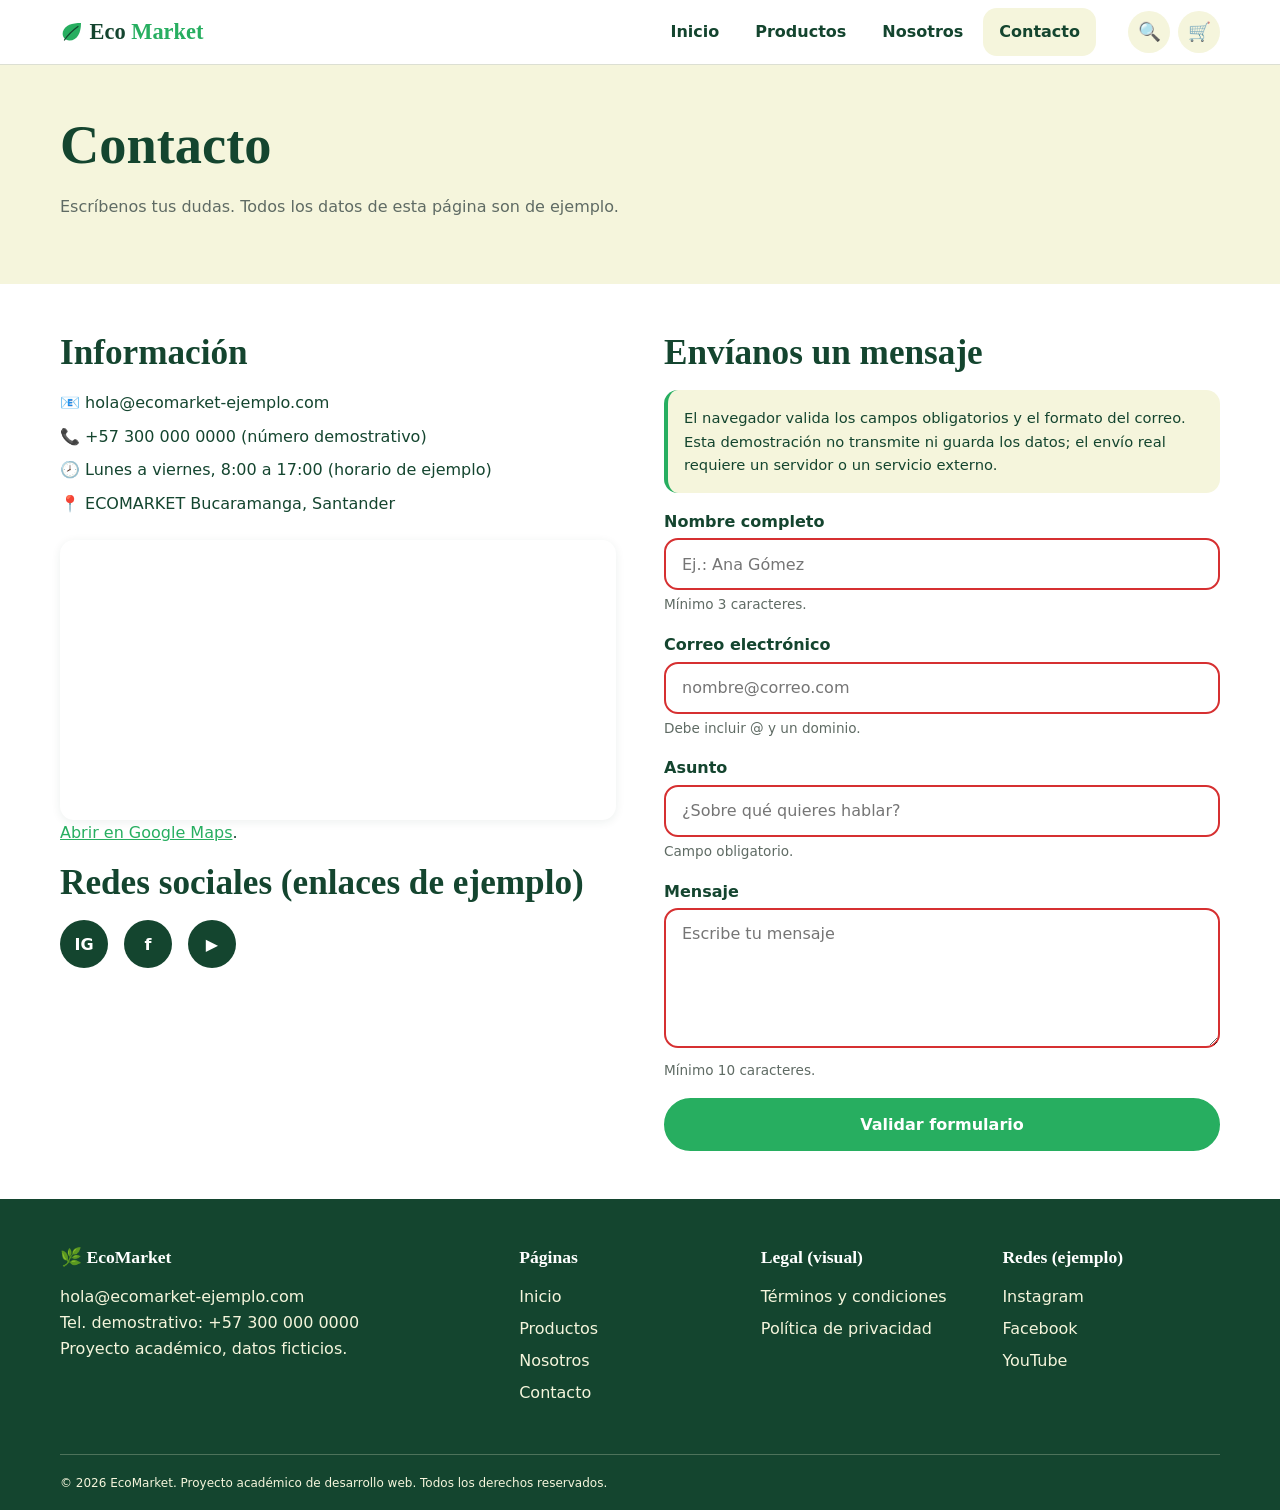
==== views/contacto.html @ f0f42be9 "feat: :construction_worker: trabajo en obra" ====
<!DOCTYPE html>
<html lang="es">
<head>
  <meta charset="UTF-8">
  <meta name="viewport" content="width=device-width, initial-scale=1">
  <meta name="description" content="Formulario de contacto demostrativo de EcoMarket.">
  <title>Contacto | EcoMarket</title>
  <link rel="stylesheet" href="../css/main.css">
  <link rel="stylesheet" href="../css/layout.css">
  <link rel="stylesheet" href="../css/components.css">
  <link rel="stylesheet" href="../css/animations.css">
</head>
<body>

  <!-- ENCABEZADO -->
  <header class="cabecera">
    <div class="contenedor cabecera__barra">
      <a class="logo" href="../index.html" aria-label="EcoMarket, ir al inicio"><img src="../img/icons/leaf.svg" alt=""> Eco<span>Market</span></a>

      <!-- Menú móvil: checkbox + label (sin JavaScript) -->
      <input type="checkbox" id="menu-check" class="menu-check" aria-label="Abrir o cerrar el menú">
      <label for="menu-check" class="menu-boton" aria-hidden="true">☰</label>

      <nav class="menu" aria-label="Navegación principal">
        <ul class="menu__lista">
          <li><a class="menu__enlace" href="../index.html">Inicio</a></li>
          <li><a class="menu__enlace" href="productos.html">Productos</a></li>
          <li><a class="menu__enlace" href="sobre-nosotros.html">Nosotros</a></li>
          <li><a class="menu__enlace" href="contacto.html" aria-current="page">Contacto</a></li>
        </ul>
      </nav>

      <!-- Accesos visuales: la búsqueda y el carrito no son funcionales sin JavaScript -->
      <div class="acciones">
        <a class="acciones__item" href="productos.html" aria-label="Buscar en el catálogo (visual)" title="Búsqueda visual">🔍</a>
        <a class="acciones__item" href="productos.html" aria-label="Carrito (visual, sin función de compra)" title="Carrito visual">🛒</a>
      </div>
    </div>
  </header>

  <main>
    <section class="pagina-cabecera" aria-labelledby="t-con">
      <div class="contenedor"><h1 id="t-con">Contacto</h1><p>Escríbenos tus dudas. Todos los datos de esta página son de ejemplo.</p></div>
    </section>

    <div class="contenedor seccion contacto-grid">
      <section aria-labelledby="t-info">
        <h2 id="t-info">Información</h2>
        <ul class="info-lista">
          <li>📧 hola@ecomarket-ejemplo.com</li>
          <li>📞 +57 300 000 0000 (número demostrativo)</li>
          <li>🕗 Lunes a viernes, 8:00 a 17:00 (horario de ejemplo)</li>
          <li>📍 ECOMARKET Bucaramanga, Santander</li>
        </ul>
        <iframe
          class="mapa"
          src="https://maps.google.com/maps?q=7.0854738%2C-73.1422914&amp;z=17&amp;output=embed"
          title="Mapa de Google con la ubicación de ECOMARKET en Bucaramanga"
          loading="lazy"
          referrerpolicy="no-referrer-when-downgrade"
          allowfullscreen>
        </iframe>
        <a href="https://www.google.com/maps/search/?api=1&amp;query=ECOMARKET%2C+Bucaramanga%2C+Santander%2C+Colombia" target="_blank" rel="noopener noreferrer">Abrir en Google Maps</a>.</p>
        <h2>Redes sociales (enlaces de ejemplo)</h2>
        <ul class="redes">
          <li><a href="https://example.com" aria-label="Instagram (enlace de ejemplo)">IG</a></li>
          <li><a href="https://example.com" aria-label="Facebook (enlace de ejemplo)">f</a></li>
          <li><a href="https://example.com" aria-label="YouTube (enlace de ejemplo)">▶</a></li>
        </ul>
      </section>

      <section aria-labelledby="t-form">
        <h2 id="t-form">Envíanos un mensaje</h2>
        <p class="aviso">El navegador valida los campos obligatorios y el formato del correo. Esta demostración no transmite ni guarda los datos; el envío real requiere un servidor o un servicio externo.</p>
        <form class="formulario" action="#t-form" method="get">
          <div class="campo"><label for="nombre">Nombre completo</label>
            <input type="text" id="nombre" required minlength="3" placeholder="Ej.: Ana Gómez" autocomplete="name">
            <p class="ayuda">Mínimo 3 caracteres.</p></div>
          <div class="campo"><label for="correo">Correo electrónico</label>
            <input type="email" id="correo" required placeholder="nombre@correo.com" autocomplete="email">
            <p class="ayuda">Debe incluir @ y un dominio.</p></div>
          <div class="campo"><label for="asunto">Asunto</label>
            <input type="text" id="asunto" required placeholder="¿Sobre qué quieres hablar?">
            <p class="ayuda">Campo obligatorio.</p></div>
          <div class="campo"><label for="mensaje">Mensaje</label>
            <textarea id="mensaje" required minlength="10" placeholder="Escribe tu mensaje"></textarea>
            <p class="ayuda">Mínimo 10 caracteres.</p></div>
          <button class="btn" type="submit">Validar formulario</button>
        </form>
      </section>
    </div>
  </main>

  <!-- FOOTER -->
  <footer class="pie">
    <div class="contenedor pie__grid">
      <section aria-labelledby="pie-contacto">
        <h2 id="pie-contacto">🌿 EcoMarket</h2>
        <p>hola@ecomarket-ejemplo.com<br>Tel. demostrativo: +57 300 000 0000<br>Proyecto académico, datos ficticios.</p>
      </section>
      <nav aria-labelledby="pie-enlaces">
        <h2 id="pie-enlaces">Páginas</h2>
        <ul>
          <li><a href="../index.html">Inicio</a></li>
          <li><a href="productos.html">Productos</a></li>
          <li><a href="sobre-nosotros.html">Nosotros</a></li>
          <li><a href="contacto.html">Contacto</a></li>
        </ul>
      </nav>
      <section aria-labelledby="pie-legal">
        <h2 id="pie-legal">Legal (visual)</h2>
        <ul>
          <li><a href="contacto.html">Términos y condiciones</a></li>
          <li><a href="contacto.html">Política de privacidad</a></li>
        </ul>
      </section>
      <section aria-labelledby="pie-redes">
        <h2 id="pie-redes">Redes (ejemplo)</h2>
        <ul>
          <li><a href="contacto.html">Instagram</a></li>
          <li><a href="contacto.html">Facebook</a></li>
          <li><a href="contacto.html">YouTube</a></li>
        </ul>
      </section>
    </div>
    <div class="contenedor pie__legal">
      <small>© 2026 EcoMarket. Proyecto académico de desarrollo web. Todos los derechos reservados.</small>
    </div>
  </footer>

</body>
</html>
---- css/main.css ----
:root {
  --verde: #2ecc71;
  --verde-oscuro: #27ae60;
  --verde-profundo: #14452f;
  --beige: #f5f5dc;
  --blanco: #fff;
  --gris: #5f6b64;
  --gris-borde: #dcdfd3;
  --esp-1: 0.5rem;
  --esp-2: 1rem;
  --esp-3: 1.5rem;
  --esp-4: 3rem;
  --esp-5: 5rem;
  --radio: 14px;
  --radio-pill: 999px;
  --sombra: 0 2px 10px rgba(20, 69, 47, 0.08);
  --sombra-hover: 0 12px 28px rgba(20, 69, 47, 0.18);
  --fuente-texto: "Segoe UI", system-ui, -apple-system, Roboto, "Helvetica Neue", Arial, sans-serif;
  --fuente-titulo: Georgia, "Times New Roman", serif;
  --transicion: 0.25s ease;
}

*, *::before, *::after { box-sizing: border-box; }
html { scroll-behavior: smooth; }
body {
  margin: 0;
  color: var(--verde-profundo);
  background: var(--blanco);
  font-family: var(--fuente-texto);
  line-height: 1.6;
}
img { display: block; max-width: 100%; height: auto; }
h1, h2, h3 {
  margin: 0 0 var(--esp-2);
  font-family: var(--fuente-titulo);
  line-height: 1.2;
}
h1 { font-size: clamp(2rem, 6vw, 3.4rem); }
h2 { font-size: clamp(1.5rem, 4vw, 2.2rem); }
h3 { font-size: 1.15rem; }
p { margin: 0 0 var(--esp-2); }
a { color: var(--verde-oscuro); }
a:focus-visible, button:focus-visible, summary:focus-visible,
input:focus-visible, label:focus-visible {
  outline: 3px solid var(--verde-profundo);
  outline-offset: 3px;
}
.contenedor { width: min(1160px, 100% - 2rem); margin-inline: auto; }
.seccion { padding-block: var(--esp-4); }
.seccion--beige { background: var(--beige); }
.seccion__intro { max-width: 60ch; margin-bottom: var(--esp-3); color: var(--gris); }
.visually-hidden {
  position: absolute;
  width: 1px;
  height: 1px;
  overflow: hidden;
  clip: rect(0 0 0 0);
  white-space: nowrap;
}
---- css/layout.css ----
.cabecera {
  position: sticky;
  top: 0;
  z-index: 50;
  background: var(--blanco);
  border-bottom: 1px solid var(--gris-borde);
}
.cabecera__barra {
  display: flex;
  min-height: 64px;
  align-items: center;
  justify-content: space-between;
  gap: var(--esp-2);
}
.logo {
  display: flex;
  align-items: center;
  gap: 0.35rem;
  color: var(--verde-profundo);
  font-family: var(--fuente-titulo);
  font-size: 1.4rem;
  font-weight: 700;
  text-decoration: none;
}
.logo span { color: var(--verde-oscuro); }
.logo img { width: 1.5rem; }
.menu-check { position: absolute; opacity: 0; pointer-events: none; }
.menu-boton {
  order: 3;
  padding: 0.25rem 0.6rem;
  border: 1px solid var(--gris-borde);
  border-radius: var(--radio);
  cursor: pointer;
  font-size: 1.6rem;
  line-height: 1;
}
.menu-check:focus-visible + .menu-boton { outline: 3px solid var(--verde-profundo); outline-offset: 3px; }
.menu {
  position: absolute;
  top: 100%;
  right: 0;
  left: 0;
  display: none;
  padding: var(--esp-2);
  border-bottom: 1px solid var(--gris-borde);
  background: var(--blanco);
}
.menu-check:checked ~ .menu { display: block; }
.menu__lista {
  display: grid;
  gap: 0.25rem;
  margin: 0;
  padding: 0;
  list-style: none;
}
.menu__enlace {
  display: block;
  padding: 0.7rem 1rem;
  border-radius: var(--radio);
  color: var(--verde-profundo);
  font-weight: 600;
  text-decoration: none;
}
.menu__enlace:hover, .menu__enlace[aria-current="page"] { background: var(--beige); }
.acciones { display: flex; gap: 0.5rem; margin-left: auto; }
.acciones__item {
  display: grid;
  width: 42px;
  height: 42px;
  place-items: center;
  border-radius: 50%;
  background: var(--beige);
  font-size: 1.15rem;
  text-decoration: none;
}
.hero {
  display: grid;
  min-height: 70vh;
  align-items: center;
  color: var(--blanco);
  background: linear-gradient(90deg, rgba(10, 40, 26, 0.82), rgba(10, 40, 26, 0.35)), url("../img/hero/eco-market.svg") center / cover;
}
.hero__contenido { max-width: 640px; padding-block: var(--esp-5); }
.hero__subtitulo { margin-bottom: var(--esp-3); font-size: 1.1rem; }
.grid-productos, .grid-beneficios, .grid-principios {
  display: grid;
  grid-template-columns: 1fr;
  gap: var(--esp-3);
}
.grid-beneficios, .grid-principios { margin: 0; padding: 0; list-style: none; }
.pie { padding-top: var(--esp-4); background: var(--verde-profundo); color: var(--beige); }
.pie a { color: var(--beige); text-decoration: none; }
.pie ul { display: grid; gap: 0.4rem; margin: 0; padding: 0; list-style: none; }
.pie__grid { display: grid; grid-template-columns: 1fr; gap: var(--esp-3); }
.pie h2 { color: var(--blanco); font-size: 1.1rem; }
.pie__legal {
  margin-top: var(--esp-4);
  padding-block: var(--esp-2);
  border-top: 1px solid rgba(245, 245, 220, 0.25);
  font-size: 0.9rem;
}
.pagina-cabecera { padding-block: var(--esp-4); background: var(--beige); }
.pagina-cabecera p { max-width: 60ch; color: var(--gris); }
.buscador { display: flex; max-width: 520px; gap: var(--esp-1); margin-top: var(--esp-2); }
.buscador input { flex: 1; min-width: 0; }
.chips { display: flex; flex-wrap: wrap; gap: var(--esp-1); margin-top: var(--esp-2); padding: 0; list-style: none; }
.catalogo { display: grid; grid-template-columns: 1fr; align-items: start; gap: var(--esp-3); }
.grid-catalogo { display: grid; grid-template-columns: 1fr; gap: var(--esp-3); }
.hero-nosotros { padding-block: var(--esp-5); background: var(--verde-profundo); color: var(--blanco); text-align: center; }
.hero-nosotros p { max-width: 60ch; margin-inline: auto; }
.historia { display: flex; flex-direction: column; align-items: center; gap: var(--esp-3); }
.historia > * { flex: 1; }
.historia img { width: 100%; border-radius: var(--radio); }
.dos-cols { display: grid; grid-template-columns: 1fr; gap: var(--esp-3); }
.testimonios { display: flex; gap: var(--esp-2); overflow-x: auto; padding: 0 0 var(--esp-2); scroll-snap-type: x mandatory; list-style: none; }
.testimonio { flex: 0 0 min(85%, 340px); scroll-snap-align: start; }
.contacto-grid { display: grid; grid-template-columns: 1fr; gap: var(--esp-4); }
.info-lista { display: grid; gap: var(--esp-1); margin: 0 0 var(--esp-3); padding: 0; list-style: none; }
.redes { display: flex; gap: var(--esp-2); margin: var(--esp-2) 0 0; padding: 0; list-style: none; }
.mapa { display: block; width: 100%; height: 280px; border: 0; border-radius: var(--radio); }

@media (min-width: 600px) {
  .grid-productos, .grid-beneficios, .dos-cols, .grid-principios { grid-template-columns: repeat(2, 1fr); }
  .pie__grid { grid-template-columns: repeat(2, 1fr); }
  .grid-catalogo { grid-template-columns: repeat(2, minmax(0, 1fr)); }
}
@media (min-width: 900px) {
  .menu-check { display: none; }
  .menu-boton { display: none; }
  .menu { position: static; display: block; margin-left: auto; padding: 0; border: 0; }
  .menu__lista { display: flex; gap: 0.25rem; }
  .acciones { margin-left: var(--esp-2); }
  .grid-productos { grid-template-columns: repeat(3, 1fr); }
  .grid-beneficios { grid-template-columns: repeat(4, 1fr); }
  .pie__grid { grid-template-columns: 2fr 1fr 1fr 1fr; }
  .catalogo { grid-template-columns: 260px 1fr; }
  .filtros { position: sticky; top: 80px; }
  .historia { flex-direction: row; }
  .grid-principios { grid-template-columns: repeat(3, 1fr); }
  .contacto-grid { grid-template-columns: 1fr 1fr; }
}
@media (min-width: 1100px) {
  .grid-catalogo { grid-template-columns: repeat(4, minmax(0, 1fr)); }
}
---- css/components.css ----
.btn {
  display: inline-block;
  padding: 0.75rem 1.5rem;
  border: 2px solid var(--verde-oscuro);
  border-radius: var(--radio-pill);
  background: var(--verde-oscuro);
  color: var(--blanco);
  font: inherit;
  font-weight: 600;
  text-decoration: none;
  cursor: pointer;
}
.btn--claro { border-color: var(--blanco); background: var(--blanco); color: var(--verde-profundo); }
.btn--borde { background: transparent; color: var(--verde-oscuro); }
.tarjeta {
  display: flex;
  flex-direction: column;
  overflow: hidden;
  border: 1px solid var(--gris-borde);
  border-radius: var(--radio);
  background: var(--blanco);
  box-shadow: var(--sombra);
}
.tarjeta__imagen { width: 100%; aspect-ratio: 4 / 3; background: var(--beige); object-fit: cover; }
.tarjeta__cuerpo { display: flex; flex: 1; flex-direction: column; padding: var(--esp-2); }
.tarjeta__texto { color: var(--gris); font-size: 0.95rem; }
.tarjeta__pie { display: flex; align-items: center; justify-content: space-between; gap: var(--esp-1); margin-top: auto; padding-top: var(--esp-1); }
.precio { color: var(--verde-oscuro); font-size: 1.1rem; font-weight: 700; }
.beneficio { padding: var(--esp-3); border-left: 4px solid var(--verde); border-radius: var(--radio); background: var(--blanco); box-shadow: var(--sombra); }
.beneficio__icono { display: block; margin-bottom: var(--esp-1); font-size: 2rem; }
.cta { background: linear-gradient(135deg, var(--verde-profundo), var(--verde-oscuro)); color: var(--blanco); text-align: center; }
.cta p { max-width: 55ch; margin-inline: auto; margin-bottom: var(--esp-3); }
.pie a:hover { color: var(--verde); text-decoration: underline; }
.aviso { padding: var(--esp-2); border-left: 4px solid var(--verde-oscuro); border-radius: var(--radio); background: var(--beige); font-size: 0.92rem; }
.etiqueta { display: inline-block; padding: 0.15rem 0.65rem; border-radius: var(--radio-pill); background: var(--verde); color: var(--verde-profundo); font-size: 0.78rem; font-weight: 700; }
.etiqueta--agot { background: #e4e4e4; color: #555; }
.etiqueta--nuevo { background: #ffe08a; color: #5a4300; }
.etiqueta--dest { background: var(--verde-profundo); color: var(--blanco); }
.buscador input, .campo input, .campo textarea {
  min-width: 0;
  padding: 0.7rem 1rem;
  border: 2px solid var(--gris-borde);
  border-radius: var(--radio);
  color: inherit;
  font: inherit;
}
.buscador input { border-radius: var(--radio-pill); }
.buscador button:disabled { opacity: 0.75; cursor: not-allowed; }
.chips .chip { padding: 0.35rem 1rem; border: 1px solid var(--verde-oscuro); border-radius: var(--radio-pill); background: var(--blanco); font-size: 0.9rem; }
.filtros { padding: var(--esp-2); border: 1px solid var(--gris-borde); border-radius: var(--radio); background: var(--blanco); box-shadow: var(--sombra); }
.filtros fieldset { margin: 0 0 var(--esp-2); padding: 0; border: 0; }
.filtros legend { margin-bottom: 0.4rem; font-weight: 700; }
.filtros label { display: block; padding: 0.15rem 0; cursor: pointer; }
.filtros input[type="range"] { width: 100%; accent-color: var(--verde-oscuro); }
.filtros input[type="checkbox"], .filtros input[type="radio"] { accent-color: var(--verde-oscuro); }
.producto__media { position: relative; }
.producto__media .etiqueta { position: absolute; top: 10px; left: 10px; }
.producto__media .etiqueta + .etiqueta { top: 38px; }
.producto__cat { margin: 0; color: var(--verde-oscuro); font-size: 0.8rem; font-weight: 700; }
.producto--agotado .tarjeta__imagen { opacity: 0.6; filter: grayscale(1); }
.producto--agotado .precio { color: var(--gris); text-decoration: line-through; }
.fav-check { position: absolute; opacity: 0; pointer-events: none; }
.fav {
  position: absolute;
  top: 10px;
  right: 10px;
  display: grid;
  width: 38px;
  height: 38px;
  place-items: center;
  border-radius: 50%;
  background: var(--blanco);
  color: #b9bfb6;
  box-shadow: var(--sombra);
  cursor: pointer;
  font-size: 1.3rem;
}
.fav-check:checked + .fav { color: #e0405a; }
.fav-check:focus-visible + .fav { outline: 3px solid var(--verde-profundo); outline-offset: 3px; }
.paginacion { display: flex; flex-wrap: wrap; justify-content: center; gap: var(--esp-1); margin: var(--esp-4) 0 0; padding: 0; list-style: none; }
.paginacion span { display: block; padding: 0.5rem 1rem; border: 1px solid var(--gris-borde); border-radius: var(--radio); color: var(--gris); }
.paginacion .activa { border-color: var(--verde-oscuro); background: var(--verde-oscuro); color: var(--blanco); }
.bloque { padding: var(--esp-3); border-radius: var(--radio); box-shadow: var(--sombra); }
.bloque--mision { background: var(--verde); }
.bloque--vision { border: 2px solid var(--verde-oscuro); background: var(--beige); }
.principio, .testimonio { padding: var(--esp-3); border-radius: var(--radio); background: var(--blanco); box-shadow: var(--sombra); }
.principio { border: 1px solid var(--gris-borde); }
.principio span { display: block; font-size: 2rem; }
.testimonio__avatar { float: left; width: 48px; height: 48px; margin: 0 var(--esp-1) var(--esp-1) 0; border-radius: 50%; background: var(--verde); object-fit: cover; }
.estrellas { color: #e5a400; letter-spacing: 2px; }
.formulario { display: grid; gap: var(--esp-2); }
.campo label { display: block; margin-bottom: 0.25rem; font-weight: 600; }
.campo input, .campo textarea { width: 100%; }
.campo textarea { min-height: 140px; resize: vertical; }
.campo input:valid, .campo textarea:valid { border-color: var(--verde-oscuro); }
.campo input:invalid, .campo textarea:invalid { border-color: #d63031; }
.ayuda { margin: 0.25rem 0 0; color: var(--gris); font-size: 0.85rem; }
.mapa { box-shadow: var(--sombra); }
.redes a { display: grid; width: 48px; height: 48px; place-items: center; border-radius: 50%; background: var(--verde-profundo); color: var(--blanco); font-weight: 700; text-decoration: none; }

/* CSS-only catalog filters */
.catalogo:has(#categoria-hogar:checked, #categoria-moda:checked, #categoria-cuidado:checked, #categoria-alimentos:checked) .producto { display: none; }
.catalogo:has(#categoria-hogar:checked) .producto[data-categoria="hogar"],
.catalogo:has(#categoria-moda:checked) .producto[data-categoria="moda"],
.catalogo:has(#categoria-cuidado:checked) .producto[data-categoria="cuidado"],
.catalogo:has(#categoria-alimentos:checked) .producto[data-categoria="alimentos"] { display: flex; }
.catalogo:has(#disp-disponible:checked) .producto[data-stock="agotado"],
.catalogo:has(#disp-agotado:checked) .producto:not([data-stock="agotado"]) { display: none; }
.catalogo:has(#precio-bajo:checked) .producto:not([data-precio="bajo"]),
.catalogo:has(#precio-medio:checked) .producto:not([data-precio="medio"]),
.catalogo:has(#precio-alto:checked) .producto:not([data-precio="alto"]) { display: none; }
---- css/animations.css ----
.btn, .tarjeta, .menu__enlace, .acciones__item, .chip, .fav, .principio, .testimonio, .redes a, .campo input, .campo textarea {
  transition: background var(--transicion), color var(--transicion), border-color var(--transicion), transform var(--transicion), box-shadow var(--transicion);
}
.btn:hover { transform: translateY(-2px); border-color: var(--verde-profundo); background: var(--verde-profundo); box-shadow: var(--sombra); }
.btn:active { transform: translateY(0); }
.btn--claro:hover { border-color: var(--beige); background: var(--beige); }
.btn--borde:hover { color: var(--blanco); }
.tarjeta:hover, .tarjeta:focus-within { transform: translateY(-6px); box-shadow: var(--sombra-hover); }
.acciones__item:hover { transform: scale(1.08); background: var(--verde); }
.chip:hover { background: var(--verde); }
.principio:hover, .testimonio:hover { transform: translateY(-4px); box-shadow: var(--sombra-hover); }
.fav:hover { transform: scale(1.12); }
.redes a:hover, .redes a:focus-visible { transform: scale(1.18); }
.campo input:focus, .campo textarea:focus { outline: none; border-color: var(--verde-profundo); box-shadow: 0 0 0 3px rgba(46, 204, 113, 0.3); }
@media (prefers-reduced-motion: reduce) {
  *, *::before, *::after {
    scroll-behavior: auto !important;
    animation-duration: 0.01ms !important;
    transition-duration: 0.01ms !important;
  }
}
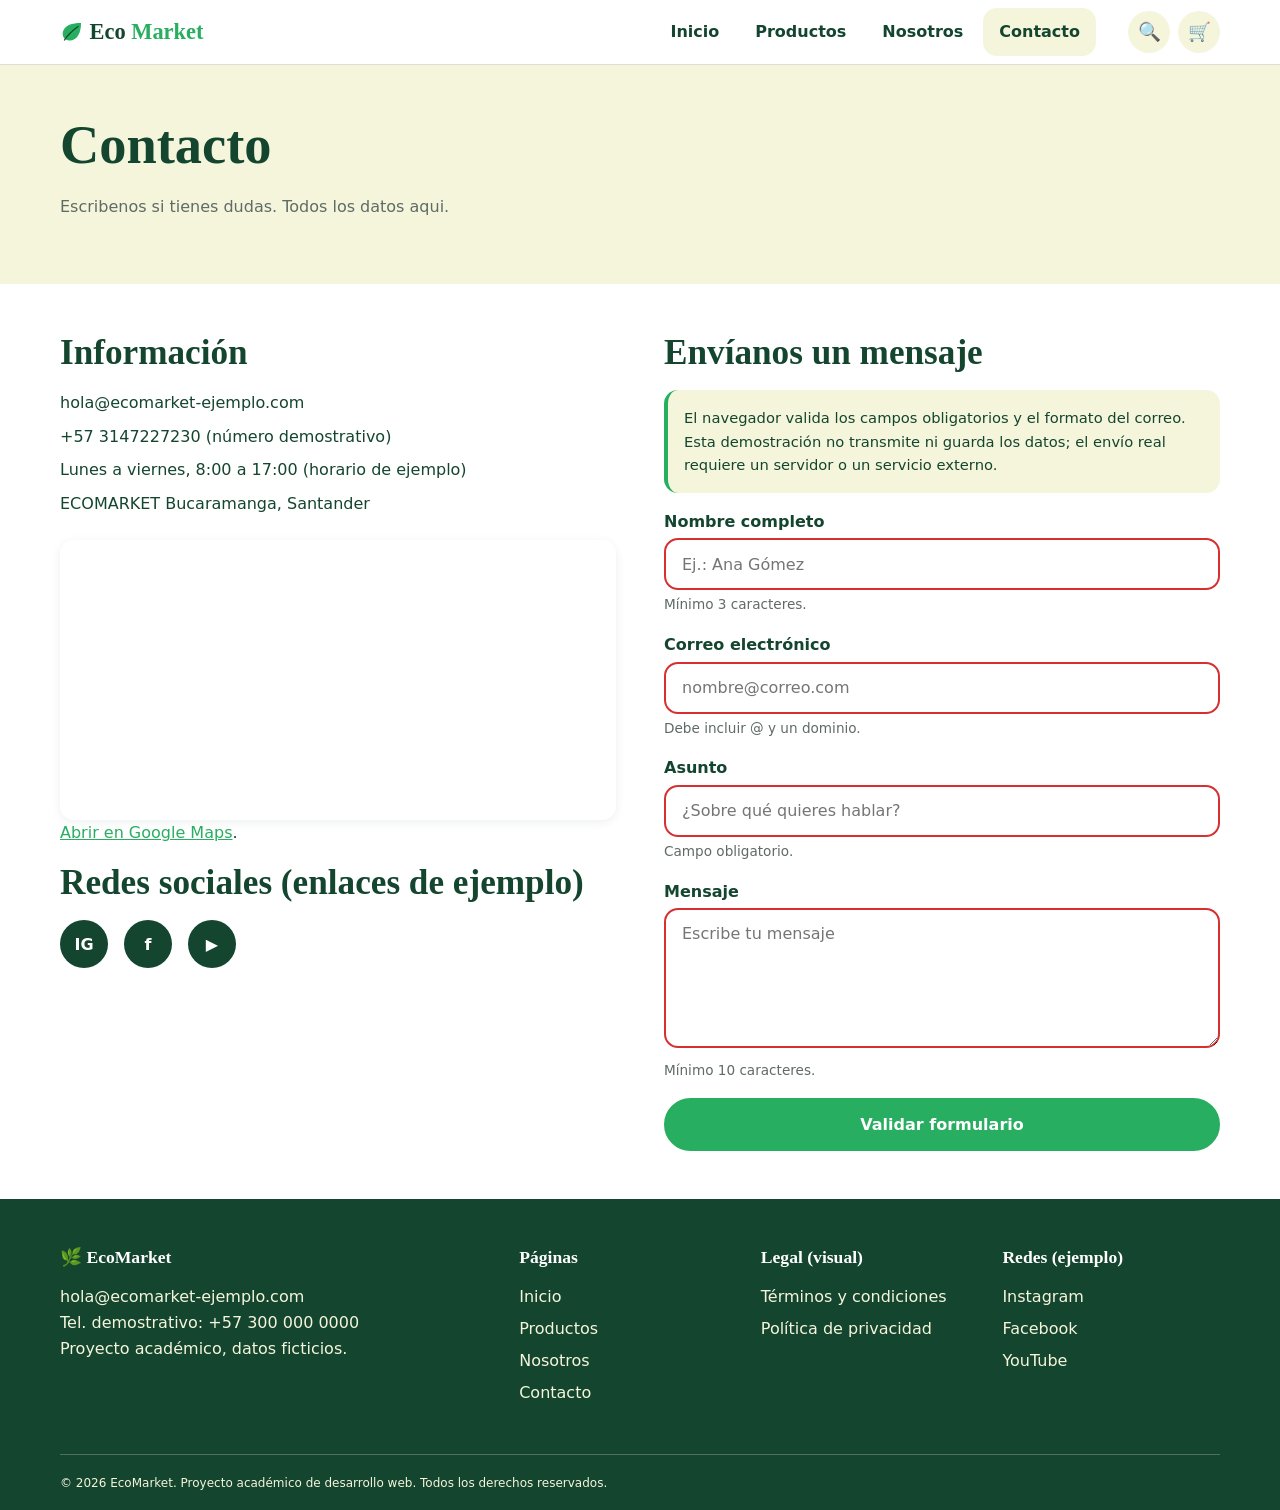
==== commit 1a0ca383: "feat: :sparkles: sabroso" ====
--- a/views/contacto.html
+++ b/views/contacto.html
@@ -40,17 +40,17 @@
 
   <main>
     <section class="pagina-cabecera" aria-labelledby="t-con">
-      <div class="contenedor"><h1 id="t-con">Contacto</h1><p>Escríbenos tus dudas. Todos los datos de esta página son de ejemplo.</p></div>
+      <div class="contenedor"><h1 id="t-con">Contacto</h1><p>Escribenos si tienes dudas. Todos los datos aqui.</p></div>
     </section>
 
     <div class="contenedor seccion contacto-grid">
       <section aria-labelledby="t-info">
         <h2 id="t-info">Información</h2>
         <ul class="info-lista">
-          <li>📧 hola@ecomarket-ejemplo.com</li>
-          <li>📞 +57 300 000 0000 (número demostrativo)</li>
-          <li>🕗 Lunes a viernes, 8:00 a 17:00 (horario de ejemplo)</li>
-          <li>📍 ECOMARKET Bucaramanga, Santander</li>
+          <li> hola@ecomarket-ejemplo.com</li>
+          <li> +57 3147227230 (número demostrativo)</li>
+          <li> Lunes a viernes, 8:00 a 17:00 (horario de ejemplo)</li>
+          <li> ECOMARKET Bucaramanga, Santander</li>
         </ul>
         <iframe
           class="mapa"
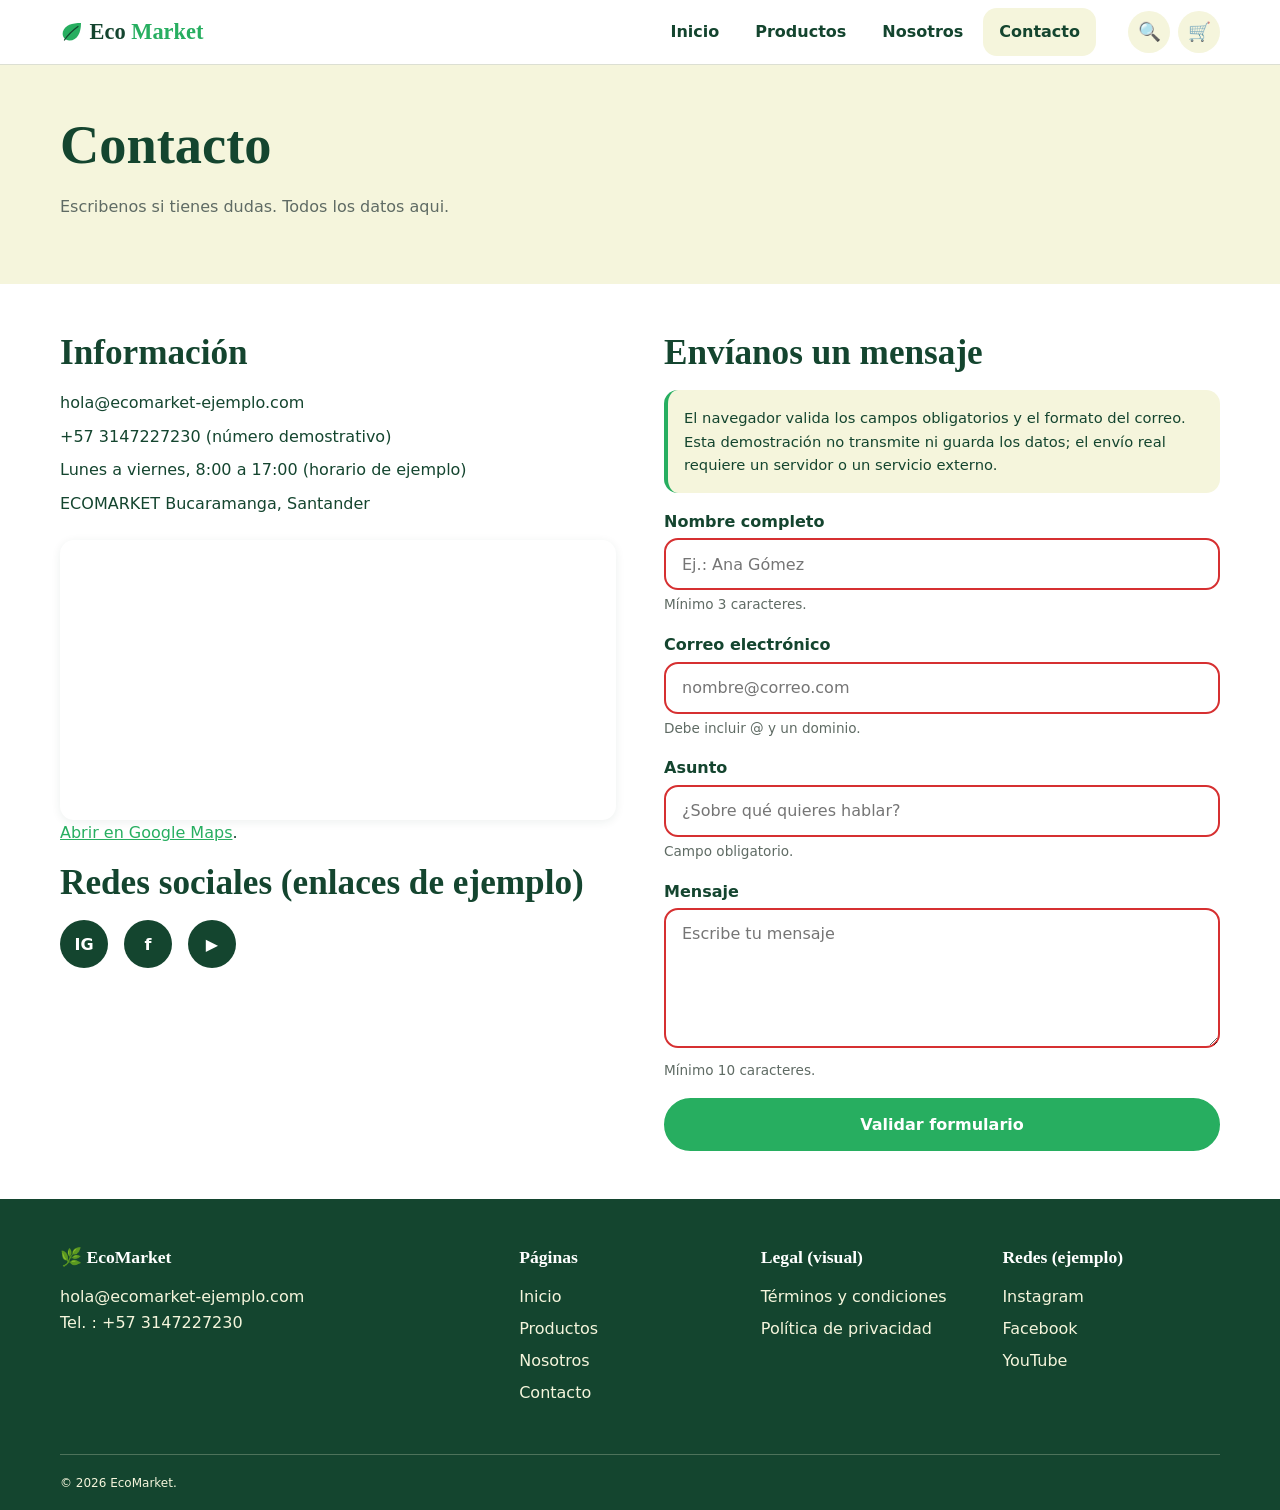
==== commit 8beaf9f4: "feat: :beers: eso es todo eso es todo" ====
--- a/views/contacto.html
+++ b/views/contacto.html
@@ -96,7 +96,7 @@
     <div class="contenedor pie__grid">
       <section aria-labelledby="pie-contacto">
         <h2 id="pie-contacto">🌿 EcoMarket</h2>
-        <p>hola@ecomarket-ejemplo.com<br>Tel. demostrativo: +57 300 000 0000<br>Proyecto académico, datos ficticios.</p>
+        <p>hola@ecomarket-ejemplo.com<br>Tel. : +57 3147227230<br></p>
       </section>
       <nav aria-labelledby="pie-enlaces">
         <h2 id="pie-enlaces">Páginas</h2>
@@ -124,7 +124,7 @@
       </section>
     </div>
     <div class="contenedor pie__legal">
-      <small>© 2026 EcoMarket. Proyecto académico de desarrollo web. Todos los derechos reservados.</small>
+      <small>© 2026 EcoMarket. </small>
     </div>
   </footer>
 
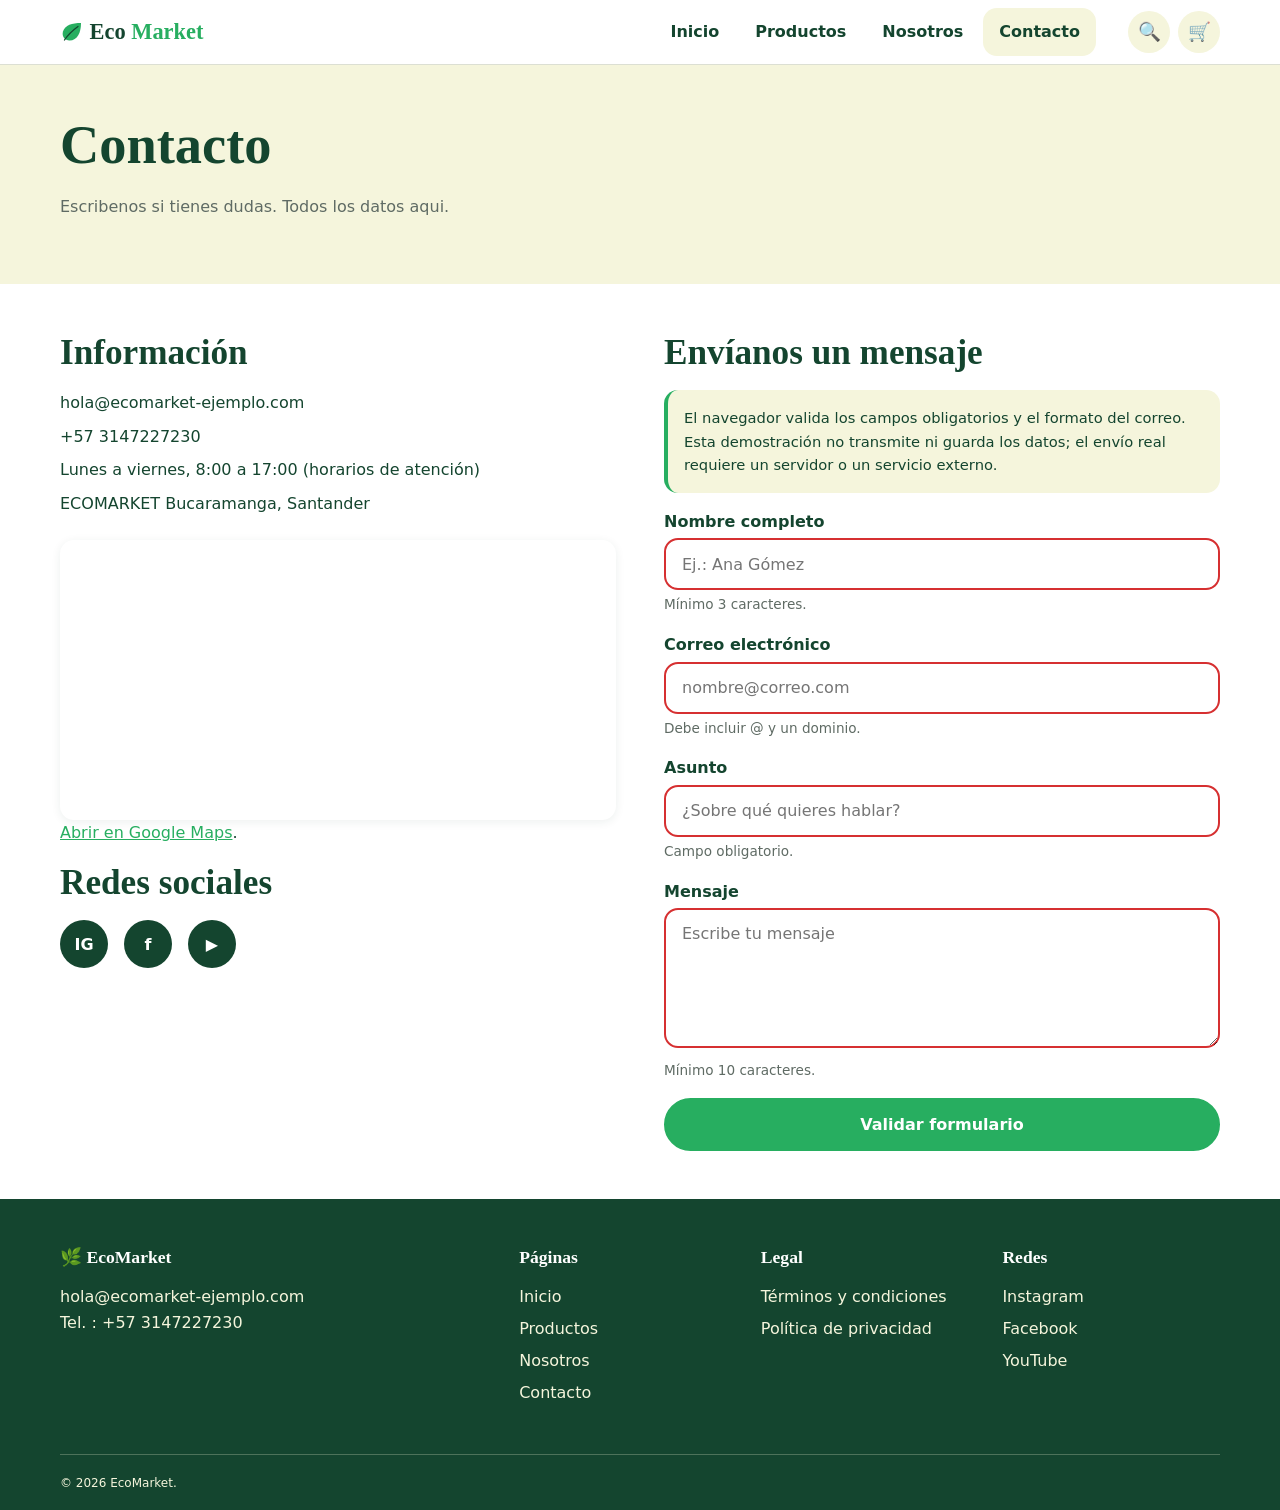
==== commit 2ab8e831: "feat:" ====
--- a/views/contacto.html
+++ b/views/contacto.html
@@ -48,8 +48,8 @@
         <h2 id="t-info">Información</h2>
         <ul class="info-lista">
           <li> hola@ecomarket-ejemplo.com</li>
-          <li> +57 3147227230 (número demostrativo)</li>
-          <li> Lunes a viernes, 8:00 a 17:00 (horario de ejemplo)</li>
+          <li> +57 3147227230 </li>
+          <li> Lunes a viernes, 8:00 a 17:00 (horarios de atención)</li>
           <li> ECOMARKET Bucaramanga, Santander</li>
         </ul>
         <iframe
@@ -61,7 +61,7 @@
           allowfullscreen>
         </iframe>
         <a href="https://www.google.com/maps/search/?api=1&amp;query=ECOMARKET%2C+Bucaramanga%2C+Santander%2C+Colombia" target="_blank" rel="noopener noreferrer">Abrir en Google Maps</a>.</p>
-        <h2>Redes sociales (enlaces de ejemplo)</h2>
+        <h2>Redes sociales </h2>
         <ul class="redes">
           <li><a href="https://example.com" aria-label="Instagram (enlace de ejemplo)">IG</a></li>
           <li><a href="https://example.com" aria-label="Facebook (enlace de ejemplo)">f</a></li>
@@ -108,14 +108,14 @@
         </ul>
       </nav>
       <section aria-labelledby="pie-legal">
-        <h2 id="pie-legal">Legal (visual)</h2>
+        <h2 id="pie-legal">Legal </h2>
         <ul>
           <li><a href="contacto.html">Términos y condiciones</a></li>
           <li><a href="contacto.html">Política de privacidad</a></li>
         </ul>
       </section>
       <section aria-labelledby="pie-redes">
-        <h2 id="pie-redes">Redes (ejemplo)</h2>
+        <h2 id="pie-redes">Redes </h2>
         <ul>
           <li><a href="contacto.html">Instagram</a></li>
           <li><a href="contacto.html">Facebook</a></li>
